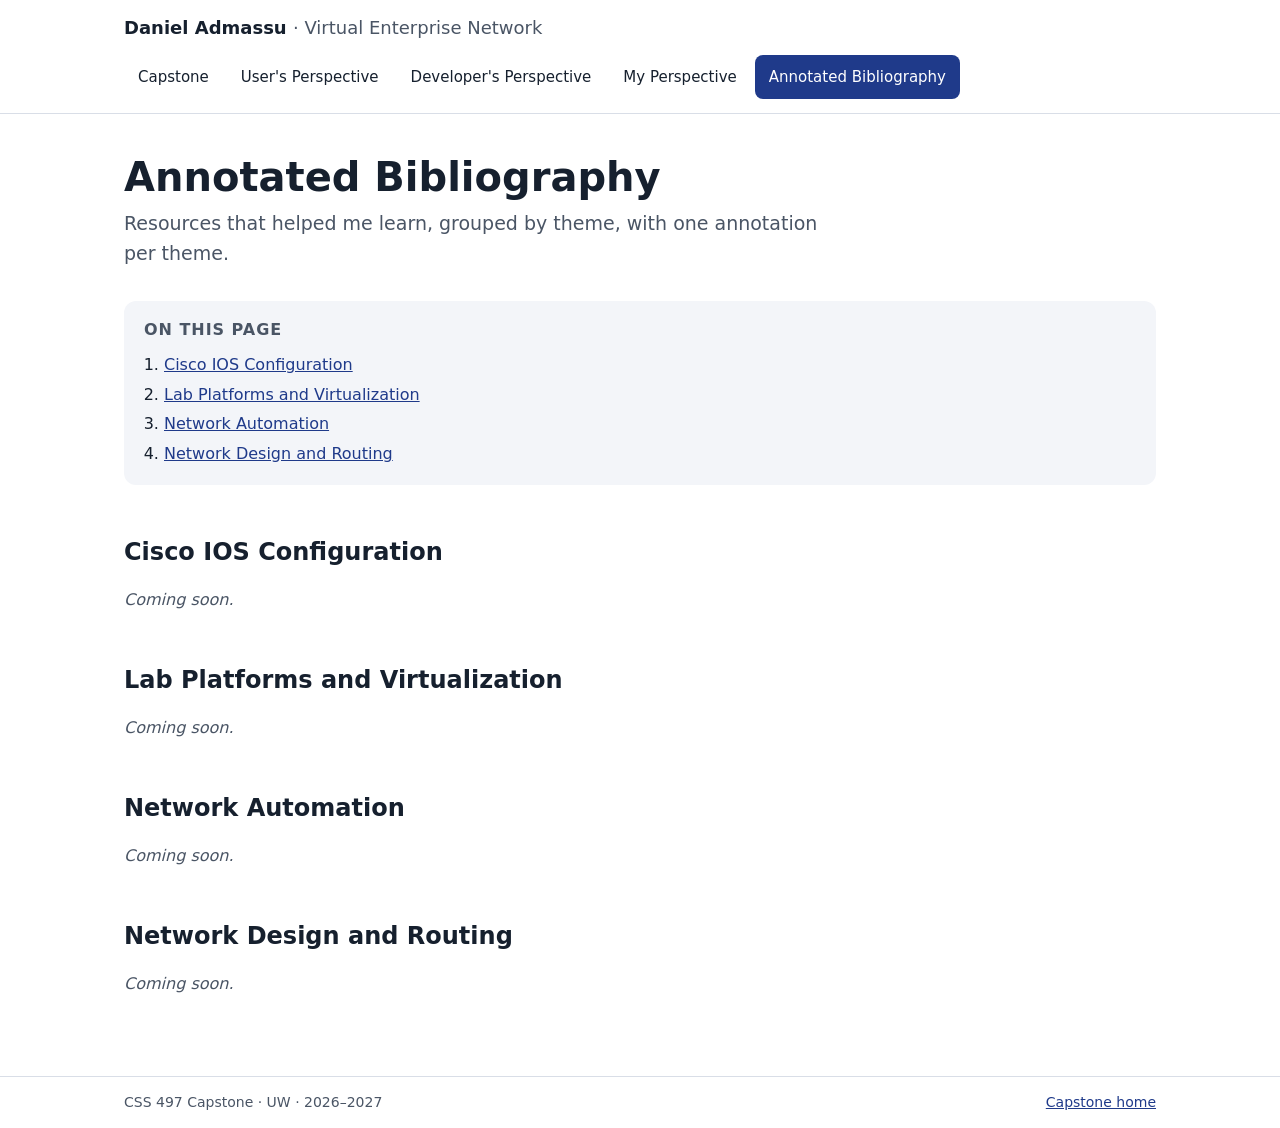
==== annotated-bibliography.html @ 639aa09d "Add files via upload" ====
<!doctype html>
<html lang="en">
<head>
<meta charset="utf-8">
<meta name="viewport" content="width=device-width, initial-scale=1">
<title>Annotated Bibliography | Daniel Admassu – Capstone</title>
<link rel="stylesheet" href="style.css">
</head>
<body>
<a class="skip" href="#main">Skip to content</a>
<header><div class="bar">
<a class="brand" href="index.html">Daniel Admassu <span>· Virtual Enterprise Network</span></a>
<nav aria-label="Portfolio"><ul><li><a href="index.html">Capstone</a></li><li><a href="users-perspective.html">User's Perspective</a></li><li><a href="developers-perspective.html">Developer's Perspective</a></li><li><a href="my-perspective.html">My Perspective</a></li><li><a href="annotated-bibliography.html" aria-current="page">Annotated Bibliography</a></li></ul></nav>
</div></header>
<main id="main">
<h1>Annotated Bibliography</h1>
<p class="lede">Resources that helped me learn, grouped by theme, with one annotation per theme.</p>
<div class="toc"><h2>On this page</h2><ol><li><a href="#cisco-ios">Cisco IOS Configuration</a></li><li><a href="#lab-platforms">Lab Platforms and Virtualization</a></li><li><a href="#automation">Network Automation</a></li><li><a href="#routing-design">Network Design and Routing</a></li></ol></div><section id="cisco-ios"><h2>Cisco IOS Configuration</h2><p class="todo">Coming soon.</p></section><section id="lab-platforms"><h2>Lab Platforms and Virtualization</h2><p class="todo">Coming soon.</p></section><section id="automation"><h2>Network Automation</h2><p class="todo">Coming soon.</p></section><section id="routing-design"><h2>Network Design and Routing</h2><p class="todo">Coming soon.</p></section>
</main>
<footer><div class="bar"><span>CSS 497 Capstone · UW · 2026–2027</span><span><a href="index.html">Capstone home</a></span></div></footer>
</body>
</html>
---- style.css ----
:root{--ink:#16202e;--muted:#4a5565;--navy:#1f3a8a;--line:#d9dee7;--bg:#ffffff;--soft:#f3f5f9}
*{box-sizing:border-box}
body{margin:0;font-family:Inter,system-ui,-apple-system,"Segoe UI",Arial,sans-serif;color:var(--ink);background:var(--bg);line-height:1.6}
a{color:var(--navy)}a:hover{color:#142761}
.skip{position:absolute;left:-999px}.skip:focus{left:16px;top:8px;background:#fff;padding:8px 12px;z-index:10}
header{border-bottom:1px solid var(--line);background:#fff;position:sticky;top:0;z-index:5}
.bar{max-width:1080px;margin:0 auto;padding:14px 24px;display:flex;flex-wrap:wrap;align-items:center;justify-content:space-between;gap:12px}
.brand{font-weight:700;text-decoration:none;color:var(--ink);font-size:18px}
.brand span{color:var(--muted);font-weight:500}
nav ul{list-style:none;margin:0;padding:0;display:flex;flex-wrap:wrap;gap:4px}
nav a{display:block;padding:10px 14px;border-radius:8px;text-decoration:none;color:var(--ink);font-weight:500;font-size:15px}
nav a:hover{background:var(--soft)}
nav a[aria-current="page"]{background:var(--navy);color:#fff}
main{max-width:1080px;margin:0 auto;padding:40px 24px 64px}
h1{font-size:40px;line-height:1.15;margin:0 0 8px}
.lede{font-size:19px;color:var(--muted);margin:0 0 32px;max-width:720px}
h2{font-size:24px;margin:40px 0 8px;padding-top:8px}
.todo{color:var(--muted);font-style:italic}
.cards{display:grid;grid-template-columns:repeat(auto-fit,minmax(230px,1fr));gap:16px;margin-top:24px}
.card{border:1px solid var(--line);border-radius:12px;padding:20px;text-decoration:none;color:var(--ink);display:block}
.card:hover{border-color:var(--navy)}
.card strong{display:block;font-size:18px;margin-bottom:6px;color:var(--navy)}
.card p{margin:0;color:var(--muted);font-size:15px}
.toc{background:var(--soft);border-radius:12px;padding:16px 20px;margin:0 0 24px}
.toc h2{margin:0 0 8px;font-size:16px;padding:0;text-transform:uppercase;letter-spacing:.06em;color:var(--muted)}
.toc ol{margin:0;padding-left:20px}
.toc li{padding:2px 0}
footer{border-top:1px solid var(--line);color:var(--muted);font-size:14px}
footer .bar{justify-content:space-between}
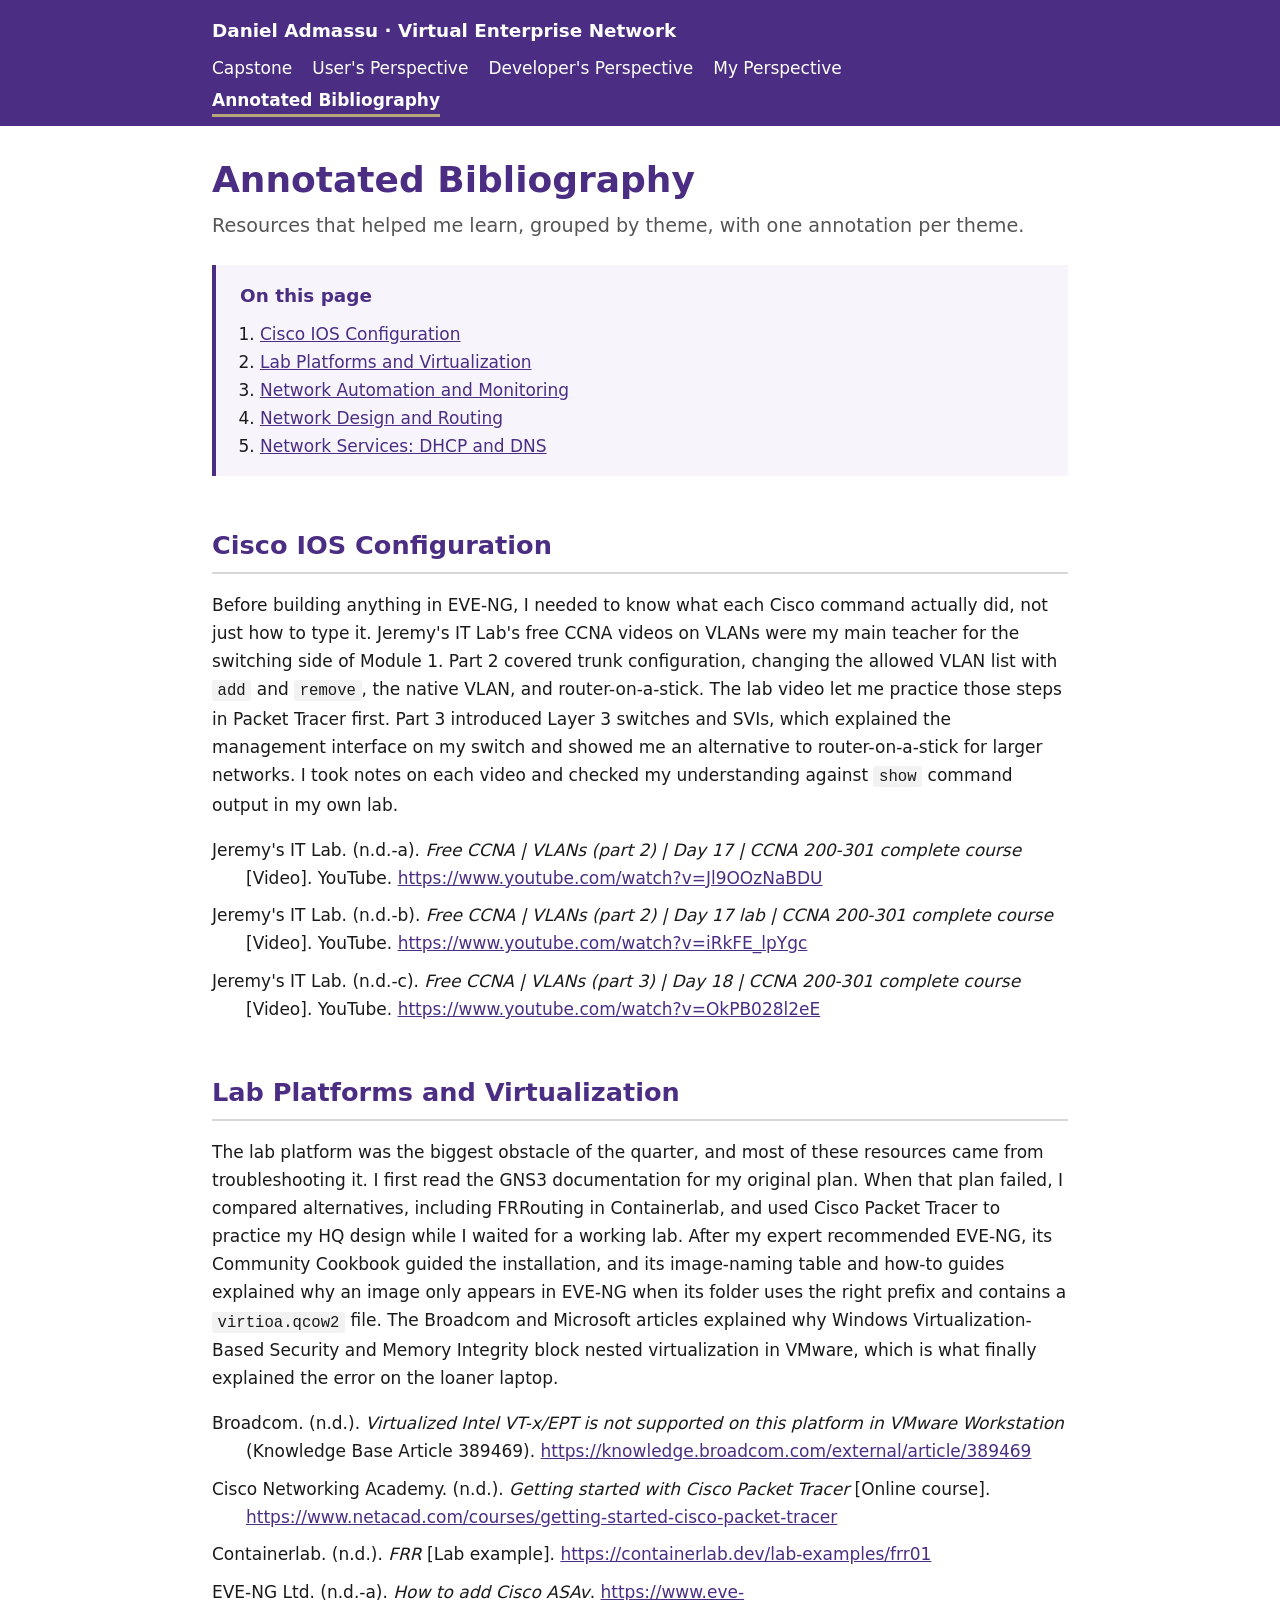
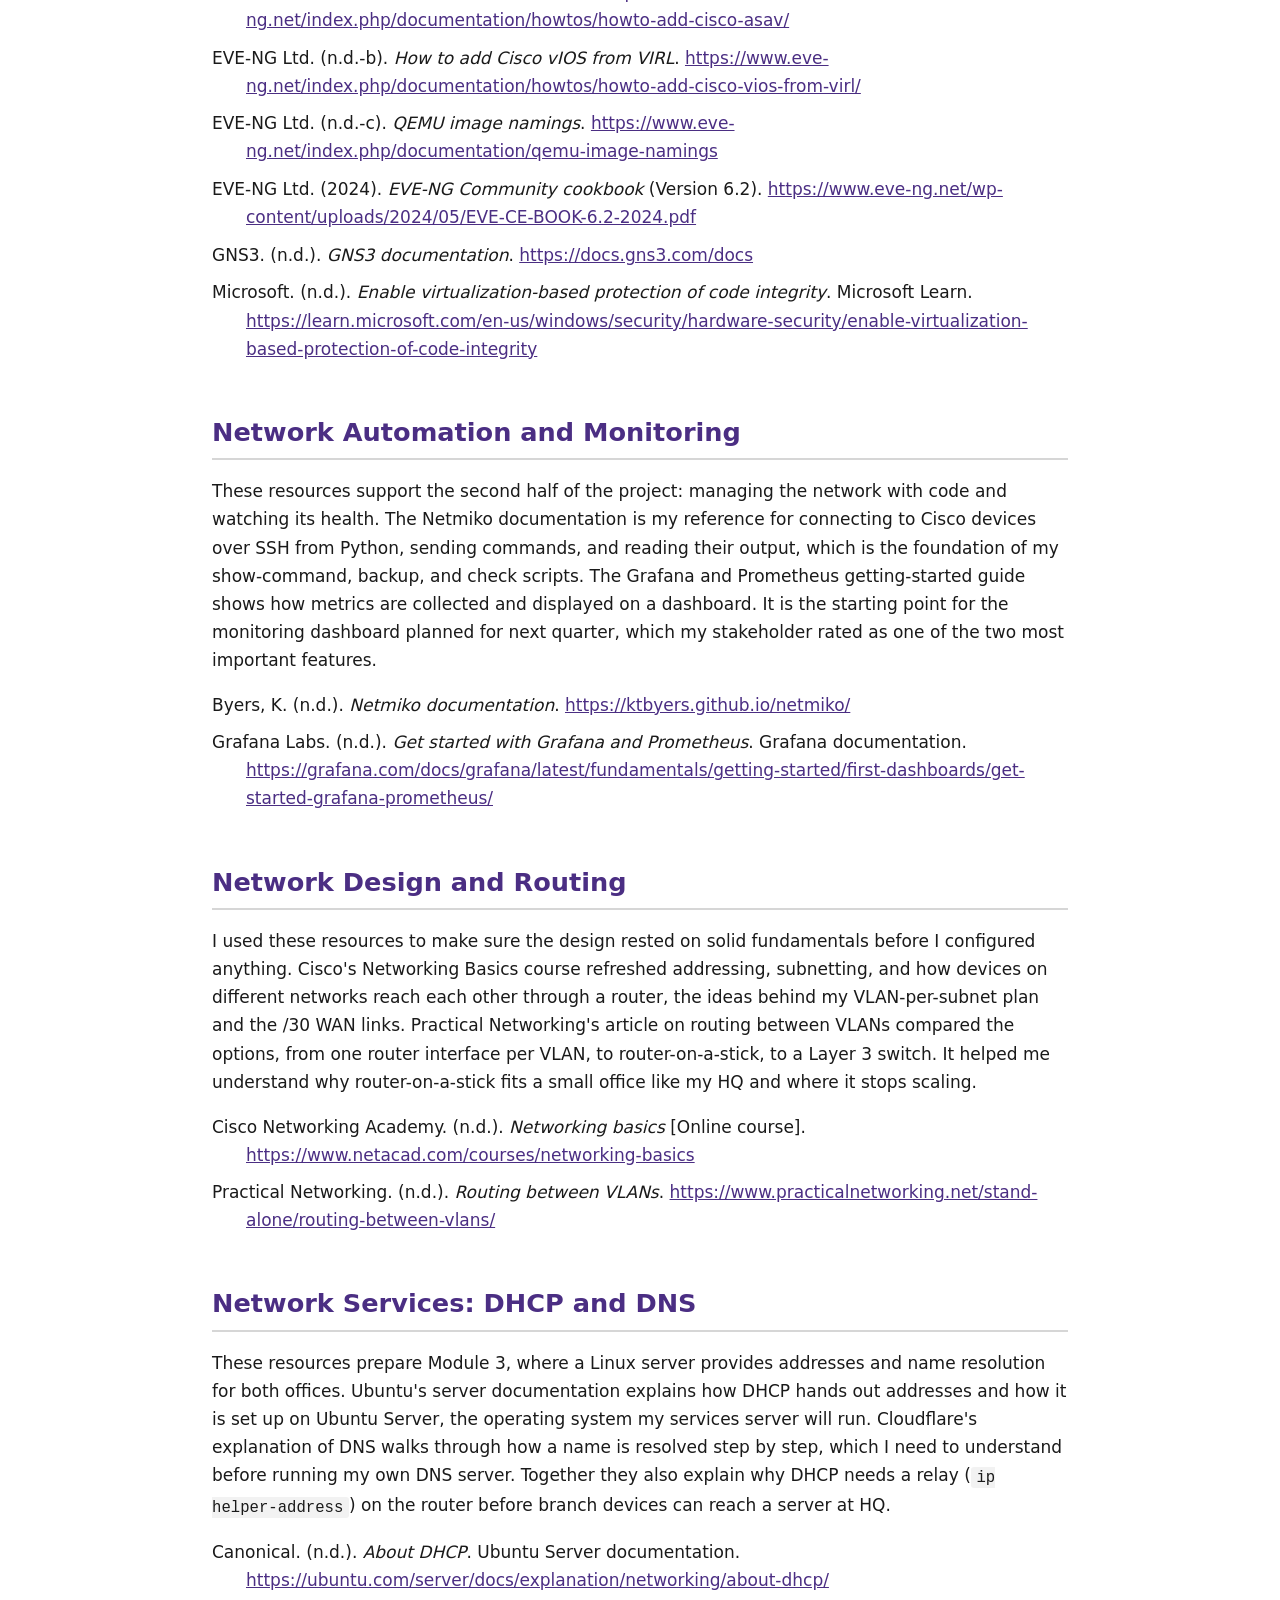
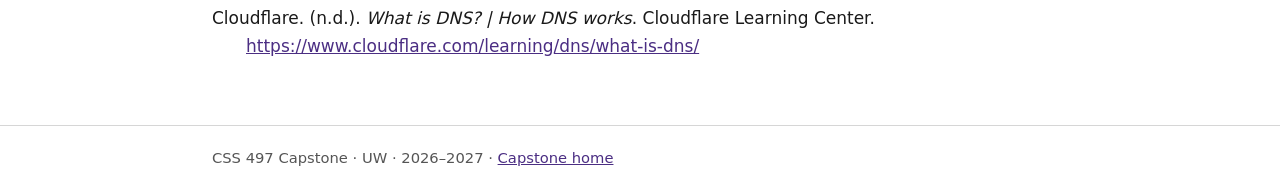
==== commit c190ef7f: "Draft Portfolio" ====
--- a/annotated-bibliography.html
+++ b/annotated-bibliography.html
@@ -1,22 +1,133 @@
-<!doctype html>
+<!DOCTYPE html>
 <html lang="en">
 <head>
-<meta charset="utf-8">
-<meta name="viewport" content="width=device-width, initial-scale=1">
-<title>Annotated Bibliography | Daniel Admassu – Capstone</title>
-<link rel="stylesheet" href="style.css">
+  <meta charset="utf-8">
+  <meta name="viewport" content="width=device-width, initial-scale=1">
+  <title>Annotated Bibliography | Daniel Admassu – Capstone</title>
+  <style>
+    :root { --text:#1a1a1a; --bg:#ffffff; --accent:#4b2e83; --muted:#555; --line:#d6d6d6; --code-bg:#f2f2f2; }
+    * { box-sizing:border-box; }
+    body { margin:0; font-family:system-ui,-apple-system,"Segoe UI",Roboto,Arial,sans-serif; font-size:1.0625rem; line-height:1.65; color:var(--text); background:var(--bg); }
+    .skip-link { position:absolute; left:-999px; top:0; background:var(--accent); color:#fff; padding:.5rem 1rem; z-index:10; }
+    .skip-link:focus { left:0; }
+    header { background:var(--accent); color:#fff; }
+    .header-inner, main, footer .footer-inner { max-width:56rem; margin:0 auto; padding:0 1.25rem; }
+    .site-name { display:block; padding:1rem 0 .5rem; color:#fff; font-weight:700; font-size:1.15rem; text-decoration:none; }
+    header nav ul { list-style:none; margin:0; padding:0 0 .75rem; display:flex; flex-wrap:wrap; gap:.25rem 1.25rem; }
+    header nav a { color:#fff; text-decoration:none; padding:.25rem 0; border-bottom:3px solid transparent; }
+    header nav a:hover, header nav a:focus { border-bottom-color:#fff; }
+    header nav a[aria-current="page"] { border-bottom-color:#b7a57a; font-weight:700; }
+    main { padding-top:2rem; padding-bottom:3rem; }
+    h1 { font-size:2.25rem; line-height:1.2; margin:0 0 .5rem; color:var(--accent); }
+    .intro { font-size:1.2rem; color:var(--muted); margin-top:0; }
+    h2 { font-size:1.6rem; color:var(--accent); margin:3rem 0 .75rem; padding-bottom:.35rem; border-bottom:2px solid var(--line); }
+    h3 { font-size:1.2rem; margin:2rem 0 .5rem; }
+    .toc { background:#f7f5fb; border-left:4px solid var(--accent); padding:1rem 1.5rem; margin:1.5rem 0 2rem; }
+    .toc h2 { margin:0 0 .5rem; font-size:1.15rem; border:0; padding:0; }
+    .toc ol { margin:0; padding-left:1.25rem; }
+    a { color:var(--accent); }
+    code { background:var(--code-bg); padding:.1rem .35rem; border-radius:3px; font-size:.92em; }
+    figure { margin:1.5rem 0; }
+    figure img { max-width:100%; height:auto; border:1px solid var(--line); border-radius:4px; display:block; }
+    figcaption { font-size:.92rem; color:var(--muted); margin-top:.4rem; font-style:italic; }
+    table { border-collapse:collapse; width:100%; margin:1rem 0; font-size:.95rem; }
+    th, td { border:1px solid var(--line); padding:.45rem .65rem; text-align:left; }
+    th { background:#f7f5fb; }
+    footer { border-top:1px solid var(--line); color:var(--muted); font-size:.92rem; }
+    footer .footer-inner { padding-top:1.25rem; padding-bottom:1.25rem; }
+      .annotation { margin-bottom:.75rem; }
+    ul.bib { list-style:none; padding-left:0; }
+    ul.bib li { padding-left:2em; text-indent:-2em; margin-bottom:.6rem; overflow-wrap:anywhere; }
+  </style>
 </head>
 <body>
-<a class="skip" href="#main">Skip to content</a>
-<header><div class="bar">
-<a class="brand" href="index.html">Daniel Admassu <span>· Virtual Enterprise Network</span></a>
-<nav aria-label="Portfolio"><ul><li><a href="index.html">Capstone</a></li><li><a href="users-perspective.html">User's Perspective</a></li><li><a href="developers-perspective.html">Developer's Perspective</a></li><li><a href="my-perspective.html">My Perspective</a></li><li><a href="annotated-bibliography.html" aria-current="page">Annotated Bibliography</a></li></ul></nav>
-</div></header>
-<main id="main">
-<h1>Annotated Bibliography</h1>
-<p class="lede">Resources that helped me learn, grouped by theme, with one annotation per theme.</p>
-<div class="toc"><h2>On this page</h2><ol><li><a href="#cisco-ios">Cisco IOS Configuration</a></li><li><a href="#lab-platforms">Lab Platforms and Virtualization</a></li><li><a href="#automation">Network Automation</a></li><li><a href="#routing-design">Network Design and Routing</a></li></ol></div><section id="cisco-ios"><h2>Cisco IOS Configuration</h2><p class="todo">Coming soon.</p></section><section id="lab-platforms"><h2>Lab Platforms and Virtualization</h2><p class="todo">Coming soon.</p></section><section id="automation"><h2>Network Automation</h2><p class="todo">Coming soon.</p></section><section id="routing-design"><h2>Network Design and Routing</h2><p class="todo">Coming soon.</p></section>
-</main>
-<footer><div class="bar"><span>CSS 497 Capstone · UW · 2026–2027</span><span><a href="index.html">Capstone home</a></span></div></footer>
+  <a class="skip-link" href="#main">Skip to content</a>
+  <header>
+    <div class="header-inner">
+      <a class="site-name" href="index.html">Daniel Admassu · Virtual Enterprise Network</a>
+      <nav aria-label="Main">
+        <ul>
+          <li><a href="index.html">Capstone</a></li>
+          <li><a href="users-perspective.html">User's Perspective</a></li>
+          <li><a href="developers-perspective.html">Developer's Perspective</a></li>
+          <li><a href="my-perspective.html">My Perspective</a></li>
+          <li><a href="annotated-bibliography.html" aria-current="page">Annotated Bibliography</a></li>
+        </ul>
+      </nav>
+    </div>
+  </header>
+
+  <main id="main">
+    <h1>Annotated Bibliography</h1>
+    <p class="intro">Resources that helped me learn, grouped by theme, with one annotation per theme.</p>
+
+    <nav class="toc" aria-label="On this page">
+      <h2>On this page</h2>
+      <ol>
+        <li><a href="#cisco-ios">Cisco IOS Configuration</a></li>
+        <li><a href="#lab-platforms">Lab Platforms and Virtualization</a></li>
+        <li><a href="#automation-monitoring">Network Automation and Monitoring</a></li>
+        <li><a href="#design-routing">Network Design and Routing</a></li>
+        <li><a href="#services">Network Services: DHCP and DNS</a></li>
+      </ol>
+    </nav>
+
+    <section id="cisco-ios">
+      <h2>Cisco IOS Configuration</h2>
+<p class="annotation">Before building anything in EVE-NG, I needed to know what each Cisco command actually did, not just how to type it. Jeremy's IT Lab's free CCNA videos on VLANs were my main teacher for the switching side of Module 1. Part 2 covered trunk configuration, changing the allowed VLAN list with <code>add</code> and <code>remove</code>, the native VLAN, and router-on-a-stick. The lab video let me practice those steps in Packet Tracer first. Part 3 introduced Layer 3 switches and SVIs, which explained the management interface on my switch and showed me an alternative to router-on-a-stick for larger networks. I took notes on each video and checked my understanding against <code>show</code> command output in my own lab.</p>
+<ul class="bib">
+  <li>Jeremy's IT Lab. (n.d.-a). <em>Free CCNA | VLANs (part 2) | Day 17 | CCNA 200-301 complete course</em> [Video]. YouTube. <a href="https://www.youtube.com/watch?v=Jl9OOzNaBDU">https://www.youtube.com/watch?v=Jl9OOzNaBDU</a></li>
+  <li>Jeremy's IT Lab. (n.d.-b). <em>Free CCNA | VLANs (part 2) | Day 17 lab | CCNA 200-301 complete course</em> [Video]. YouTube. <a href="https://www.youtube.com/watch?v=iRkFE_lpYgc">https://www.youtube.com/watch?v=iRkFE_lpYgc</a></li>
+  <li>Jeremy's IT Lab. (n.d.-c). <em>Free CCNA | VLANs (part 3) | Day 18 | CCNA 200-301 complete course</em> [Video]. YouTube. <a href="https://www.youtube.com/watch?v=OkPB028l2eE">https://www.youtube.com/watch?v=OkPB028l2eE</a></li>
+</ul>
+    </section>
+
+    <section id="lab-platforms">
+      <h2>Lab Platforms and Virtualization</h2>
+<p class="annotation">The lab platform was the biggest obstacle of the quarter, and most of these resources came from troubleshooting it. I first read the GNS3 documentation for my original plan. When that plan failed, I compared alternatives, including FRRouting in Containerlab, and used Cisco Packet Tracer to practice my HQ design while I waited for a working lab. After my expert recommended EVE-NG, its Community Cookbook guided the installation, and its image-naming table and how-to guides explained why an image only appears in EVE-NG when its folder uses the right prefix and contains a <code>virtioa.qcow2</code> file. The Broadcom and Microsoft articles explained why Windows Virtualization-Based Security and Memory Integrity block nested virtualization in VMware, which is what finally explained the error on the loaner laptop.</p>
+<ul class="bib">
+  <li>Broadcom. (n.d.). <em>Virtualized Intel VT-x/EPT is not supported on this platform in VMware Workstation</em> (Knowledge Base Article 389469). <a href="https://knowledge.broadcom.com/external/article/389469">https://knowledge.broadcom.com/external/article/389469</a></li> <!-- ADDED -->
+  <li>Cisco Networking Academy. (n.d.). <em>Getting started with Cisco Packet Tracer</em> [Online course]. <a href="https://www.netacad.com/courses/getting-started-cisco-packet-tracer">https://www.netacad.com/courses/getting-started-cisco-packet-tracer</a></li> <!-- ADDED: check the exact course page you used to download Packet Tracer -->
+  <li>Containerlab. (n.d.). <em>FRR</em> [Lab example]. <a href="https://containerlab.dev/lab-examples/frr01">https://containerlab.dev/lab-examples/frr01</a></li> <!-- ADDED -->
+  <li>EVE-NG Ltd. (n.d.-a). <em>How to add Cisco ASAv</em>. <a href="https://www.eve-ng.net/index.php/documentation/howtos/howto-add-cisco-asav/">https://www.eve-ng.net/index.php/documentation/howtos/howto-add-cisco-asav/</a></li> <!-- ADDED -->
+  <li>EVE-NG Ltd. (n.d.-b). <em>How to add Cisco vIOS from VIRL</em>. <a href="https://www.eve-ng.net/index.php/documentation/howtos/howto-add-cisco-vios-from-virl/">https://www.eve-ng.net/index.php/documentation/howtos/howto-add-cisco-vios-from-virl/</a></li> <!-- ADDED -->
+  <li>EVE-NG Ltd. (n.d.-c). <em>QEMU image namings</em>. <a href="https://www.eve-ng.net/index.php/documentation/qemu-image-namings">https://www.eve-ng.net/index.php/documentation/qemu-image-namings</a></li> <!-- ADDED -->
+  <li>EVE-NG Ltd. (2024). <em>EVE-NG Community cookbook</em> (Version 6.2). <a href="https://www.eve-ng.net/wp-content/uploads/2024/05/EVE-CE-BOOK-6.2-2024.pdf">https://www.eve-ng.net/wp-content/uploads/2024/05/EVE-CE-BOOK-6.2-2024.pdf</a></li> <!-- ADDED -->
+  <li>GNS3. (n.d.). <em>GNS3 documentation</em>. <a href="https://docs.gns3.com/docs">https://docs.gns3.com/docs</a></li>
+  <li>Microsoft. (n.d.). <em>Enable virtualization-based protection of code integrity</em>. Microsoft Learn. <a href="https://learn.microsoft.com/en-us/windows/security/hardware-security/enable-virtualization-based-protection-of-code-integrity">https://learn.microsoft.com/en-us/windows/security/hardware-security/enable-virtualization-based-protection-of-code-integrity</a></li> <!-- ADDED -->
+</ul>
+    </section>
+
+    <section id="automation-monitoring">
+      <h2>Network Automation and Monitoring</h2>
+<p class="annotation">These resources support the second half of the project: managing the network with code and watching its health. The Netmiko documentation is my reference for connecting to Cisco devices over SSH from Python, sending commands, and reading their output, which is the foundation of my show-command, backup, and check scripts. The Grafana and Prometheus getting-started guide shows how metrics are collected and displayed on a dashboard. It is the starting point for the monitoring dashboard planned for next quarter, which my stakeholder rated as one of the two most important features.</p>
+<ul class="bib">
+  <li>Byers, K. (n.d.). <em>Netmiko documentation</em>. <a href="https://ktbyers.github.io/netmiko/">https://ktbyers.github.io/netmiko/</a></li>
+  <li>Grafana Labs. (n.d.). <em>Get started with Grafana and Prometheus</em>. Grafana documentation. <a href="https://grafana.com/docs/grafana/latest/fundamentals/getting-started/first-dashboards/get-started-grafana-prometheus/">https://grafana.com/docs/grafana/latest/fundamentals/getting-started/first-dashboards/get-started-grafana-prometheus/</a></li>
+</ul>
+    </section>
+
+    <section id="design-routing">
+      <h2>Network Design and Routing</h2>
+<p class="annotation">I used these resources to make sure the design rested on solid fundamentals before I configured anything. Cisco's Networking Basics course refreshed addressing, subnetting, and how devices on different networks reach each other through a router, the ideas behind my VLAN-per-subnet plan and the /30 WAN links. Practical Networking's article on routing between VLANs compared the options, from one router interface per VLAN, to router-on-a-stick, to a Layer 3 switch. It helped me understand why router-on-a-stick fits a small office like my HQ and where it stops scaling.</p>
+<ul class="bib">
+  <li>Cisco Networking Academy. (n.d.). <em>Networking basics</em> [Online course]. <a href="https://www.netacad.com/courses/networking-basics">https://www.netacad.com/courses/networking-basics</a></li>
+  <li>Practical Networking. (n.d.). <em>Routing between VLANs</em>. <a href="https://www.practicalnetworking.net/stand-alone/routing-between-vlans/">https://www.practicalnetworking.net/stand-alone/routing-between-vlans/</a></li>
+</ul>
+    </section>
+
+    <section id="services">
+      <h2>Network Services: DHCP and DNS</h2>
+<p class="annotation">These resources prepare Module 3, where a Linux server provides addresses and name resolution for both offices. Ubuntu's server documentation explains how DHCP hands out addresses and how it is set up on Ubuntu Server, the operating system my services server will run. Cloudflare's explanation of DNS walks through how a name is resolved step by step, which I need to understand before running my own DNS server. Together they also explain why DHCP needs a relay (<code>ip helper-address</code>) on the router before branch devices can reach a server at HQ.</p>
+<ul class="bib">
+  <li>Canonical. (n.d.). <em>About DHCP</em>. Ubuntu Server documentation. <a href="https://ubuntu.com/server/docs/explanation/networking/about-dhcp/">https://ubuntu.com/server/docs/explanation/networking/about-dhcp/</a></li>
+  <li>Cloudflare. (n.d.). <em>What is DNS? | How DNS works</em>. Cloudflare Learning Center. <a href="https://www.cloudflare.com/learning/dns/what-is-dns/">https://www.cloudflare.com/learning/dns/what-is-dns/</a></li>
+</ul>
+    </section>
+  </main>
+
+  <footer>
+    <div class="footer-inner">CSS 497 Capstone · UW · 2026–2027 · <a href="index.html">Capstone home</a></div>
+  </footer>
 </body>
 </html>
